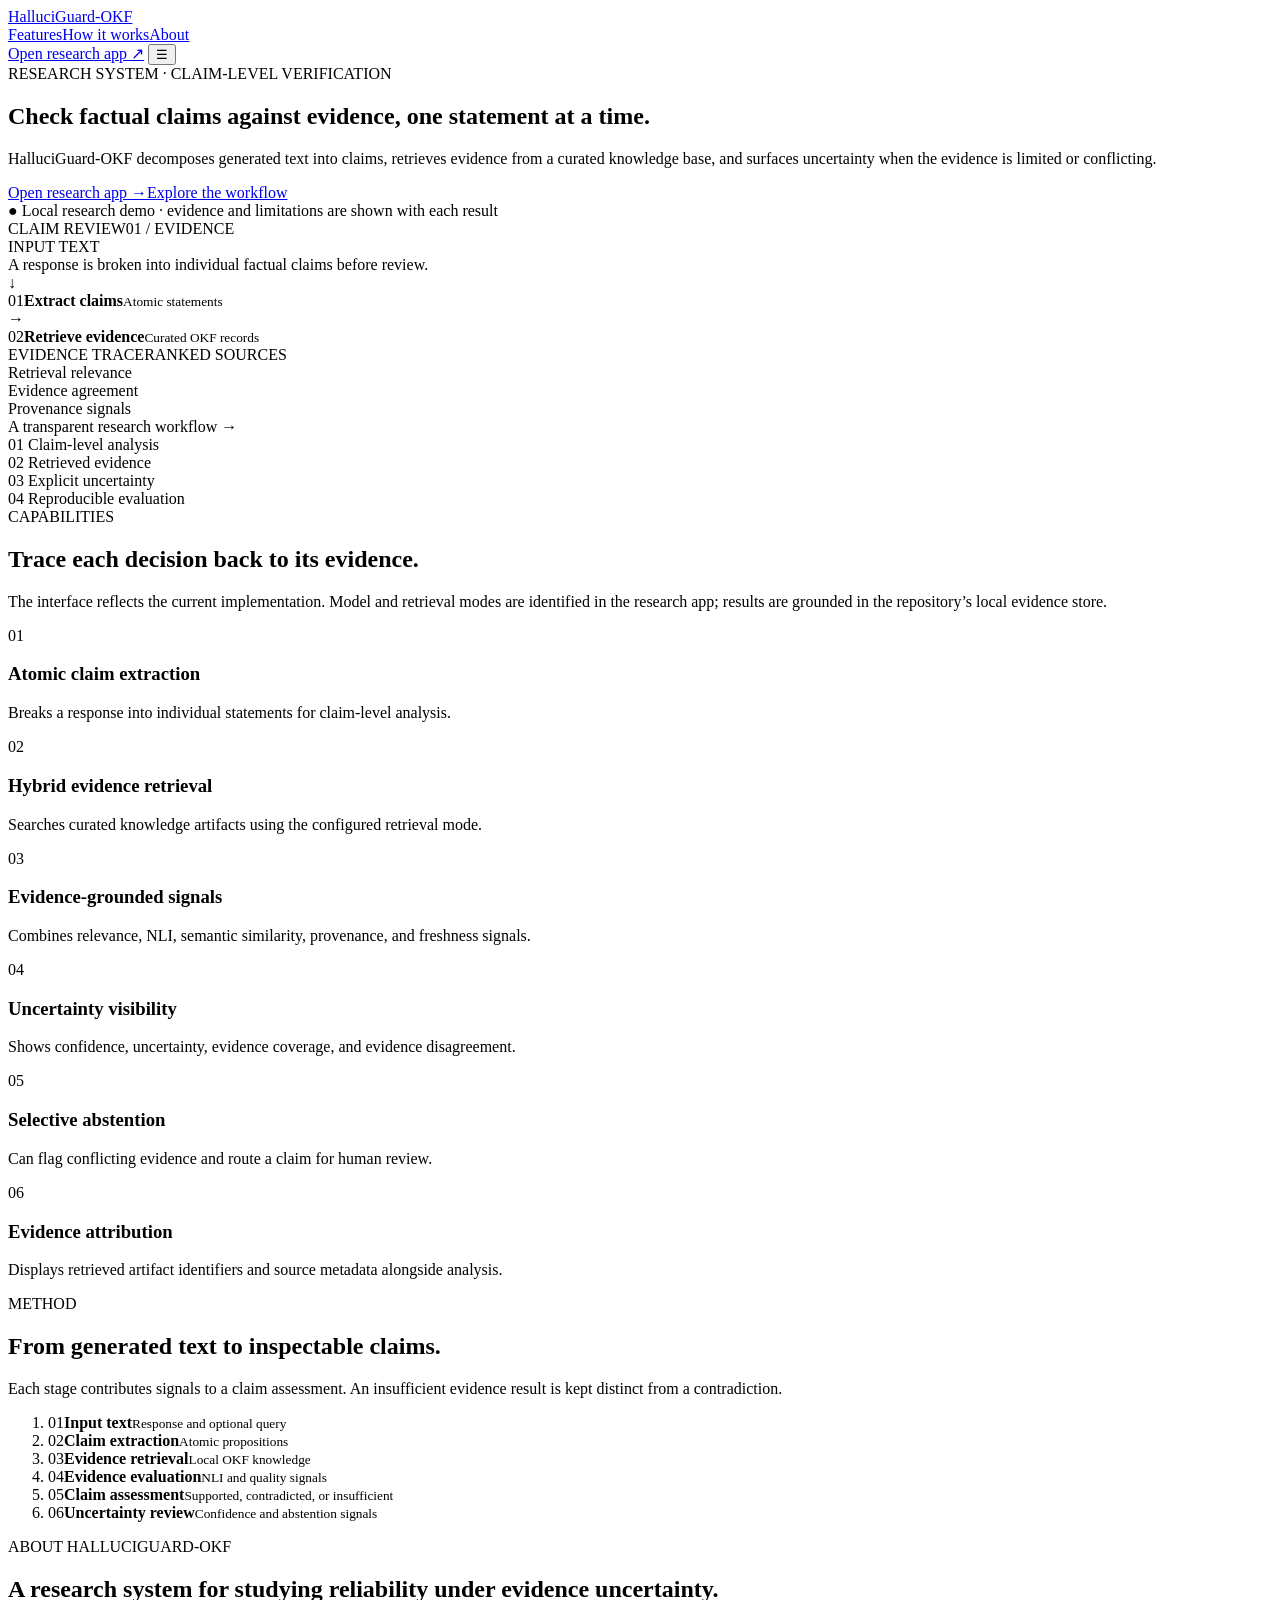
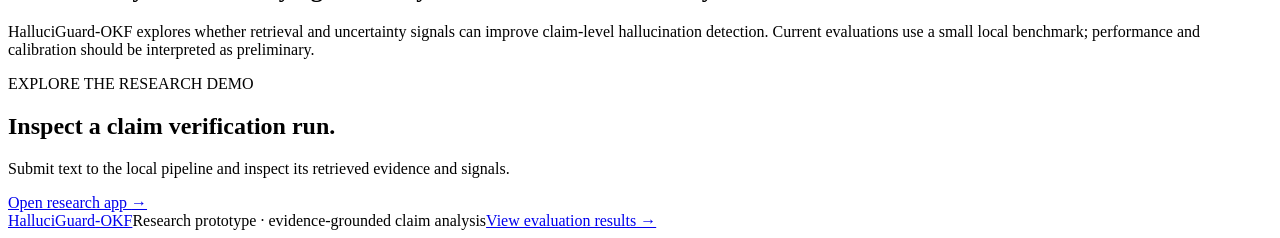
==== web/templates/index.html @ b56d0cbf "Initial HalluciGuard research system and frontend" ====
<!doctype html>
<html lang="en">
<head>
  <meta charset="utf-8"><meta name="viewport" content="width=device-width,initial-scale=1">
  <meta name="description" content="HalluciGuard-OKF evaluates factual claims against retrieved evidence and makes uncertainty visible.">
  <meta name="theme-color" content="#ffffff"><title>HalluciGuard-OKF — Evidence before answers</title>
  <link rel="icon" type="image/svg+xml" href="/static/favicon.svg?v=2"><link rel="stylesheet" href="/static/app.css">
</head>
<body class="landing-body">
  <header class="site-header"><a class="brand" href="/" aria-label="HalluciGuard home"><img class="brand-mark" src="/static/favicon.svg?v=2" alt=""><span>HalluciGuard<span class="brand-suffix">-OKF</span></span></a>
    <nav class="site-nav" aria-label="Main navigation"><a href="#features">Features</a><a href="#workflow">How it works</a><a href="#about">About</a></nav>
    <a class="button button-dark button-small" href="/dashboard/verify">Open research app <span aria-hidden="true">↗</span></a>
    <button class="icon-button menu-button" id="landing-menu" aria-label="Open navigation" aria-expanded="false">☰</button>
  </header>
  <main>
    <section class="hero section-wrap">
      <div class="hero-copy"><div class="eyebrow"><span class="eyebrow-dot"></span> RESEARCH SYSTEM · CLAIM-LEVEL VERIFICATION</div>
        <h1>Check factual claims against evidence, one statement at a time.</h1>
        <p class="hero-lede">HalluciGuard-OKF decomposes generated text into claims, retrieves evidence from a curated knowledge base, and surfaces uncertainty when the evidence is limited or conflicting.</p>
        <div class="hero-actions"><a class="button button-dark" href="/dashboard/verify">Open research app <span aria-hidden="true">→</span></a><a class="button button-light" href="#workflow">Explore the workflow</a></div>
        <div class="hero-note"><span class="status-mark" aria-hidden="true">●</span> Local research demo · evidence and limitations are shown with each result</div>
      </div>
      <div class="product-preview" aria-label="Illustration of the claim verification workflow">
        <div class="preview-top"><div class="window-dots"><i></i><i></i><i></i></div><span>CLAIM REVIEW</span><span class="preview-index">01 / EVIDENCE</span></div>
        <div class="preview-body"><div class="preview-label">INPUT TEXT</div><div class="preview-input">A response is broken into individual factual claims before review.</div>
          <div class="preview-divider"><span>↓</span></div><div class="preview-row"><div class="preview-node"><span class="node-number">01</span><strong>Extract claims</strong><small>Atomic statements</small></div><span class="preview-arrow">→</span><div class="preview-node"><span class="node-number">02</span><strong>Retrieve evidence</strong><small>Curated OKF records</small></div></div>
          <div class="preview-evidence"><div class="preview-evidence-head"><span class="preview-label">EVIDENCE TRACE</span><span class="mono">RANKED SOURCES</span></div><div class="trace-line"><span class="trace-dot"></span><span>Retrieval relevance</span><span class="trace-bar"><i style="width:76%"></i></span></div><div class="trace-line"><span class="trace-dot"></span><span>Evidence agreement</span><span class="trace-bar"><i style="width:48%"></i></span></div><div class="trace-line"><span class="trace-dot"></span><span>Provenance signals</span><span class="trace-bar"><i style="width:64%"></i></span></div></div>
          <div class="preview-foot">A transparent research workflow <span>→</span></div>
        </div>
      </div>
    </section>
    <section class="principle-strip"><div><span>01</span> Claim-level analysis</div><div><span>02</span> Retrieved evidence</div><div><span>03</span> Explicit uncertainty</div><div><span>04</span> Reproducible evaluation</div></section>
    <section class="section-wrap content-section" id="features"><div class="section-heading"><div><div class="eyebrow">CAPABILITIES</div><h2>Trace each decision back to its evidence.</h2></div><p>The interface reflects the current implementation. Model and retrieval modes are identified in the research app; results are grounded in the repository’s local evidence store.</p></div>
      <div class="feature-grid">
        <article class="feature-card"><span class="feature-number">01</span><h3>Atomic claim extraction</h3><p>Breaks a response into individual statements for claim-level analysis.</p></article>
        <article class="feature-card"><span class="feature-number">02</span><h3>Hybrid evidence retrieval</h3><p>Searches curated knowledge artifacts using the configured retrieval mode.</p></article>
        <article class="feature-card"><span class="feature-number">03</span><h3>Evidence-grounded signals</h3><p>Combines relevance, NLI, semantic similarity, provenance, and freshness signals.</p></article>
        <article class="feature-card"><span class="feature-number">04</span><h3>Uncertainty visibility</h3><p>Shows confidence, uncertainty, evidence coverage, and evidence disagreement.</p></article>
        <article class="feature-card"><span class="feature-number">05</span><h3>Selective abstention</h3><p>Can flag conflicting evidence and route a claim for human review.</p></article>
        <article class="feature-card"><span class="feature-number">06</span><h3>Evidence attribution</h3><p>Displays retrieved artifact identifiers and source metadata alongside analysis.</p></article>
      </div>
    </section>
    <section class="workflow-section" id="workflow"><div class="section-wrap"><div class="section-heading"><div><div class="eyebrow">METHOD</div><h2>From generated text to inspectable claims.</h2></div><p>Each stage contributes signals to a claim assessment. An insufficient evidence result is kept distinct from a contradiction.</p></div>
      <ol class="workflow-list"><li><span>01</span><strong>Input text</strong><small>Response and optional query</small></li><li><span>02</span><strong>Claim extraction</strong><small>Atomic propositions</small></li><li><span>03</span><strong>Evidence retrieval</strong><small>Local OKF knowledge</small></li><li><span>04</span><strong>Evidence evaluation</strong><small>NLI and quality signals</small></li><li><span>05</span><strong>Claim assessment</strong><small>Supported, contradicted, or insufficient</small></li><li><span>06</span><strong>Uncertainty review</strong><small>Confidence and abstention signals</small></li></ol>
    </div></section>
    <section class="about-section" id="about"><div class="section-wrap about-inner"><div><div class="eyebrow">ABOUT HALLUCIGUARD-OKF</div><h2>A research system for studying reliability under evidence uncertainty.</h2></div><p>HalluciGuard-OKF explores whether retrieval and uncertainty signals can improve claim-level hallucination detection. Current evaluations use a small local benchmark; performance and calibration should be interpreted as preliminary.</p></div></section>
    <section class="section-wrap final-cta"><div><div class="eyebrow">EXPLORE THE RESEARCH DEMO</div><h2>Inspect a claim verification run.</h2><p>Submit text to the local pipeline and inspect its retrieved evidence and signals.</p></div><a class="button button-dark" href="/dashboard/verify">Open research app <span aria-hidden="true">→</span></a></section>
  </main>
  <footer class="site-footer"><a class="brand" href="/" aria-label="HalluciGuard home"><img class="brand-mark" src="/static/favicon.svg?v=2" alt=""><span>HalluciGuard<span class="brand-suffix">-OKF</span></span></a><span>Research prototype · evidence-grounded claim analysis</span><a href="/dashboard/evaluation">View evaluation results →</a></footer>
  <script src="/static/landing.js" defer></script>
</body></html>
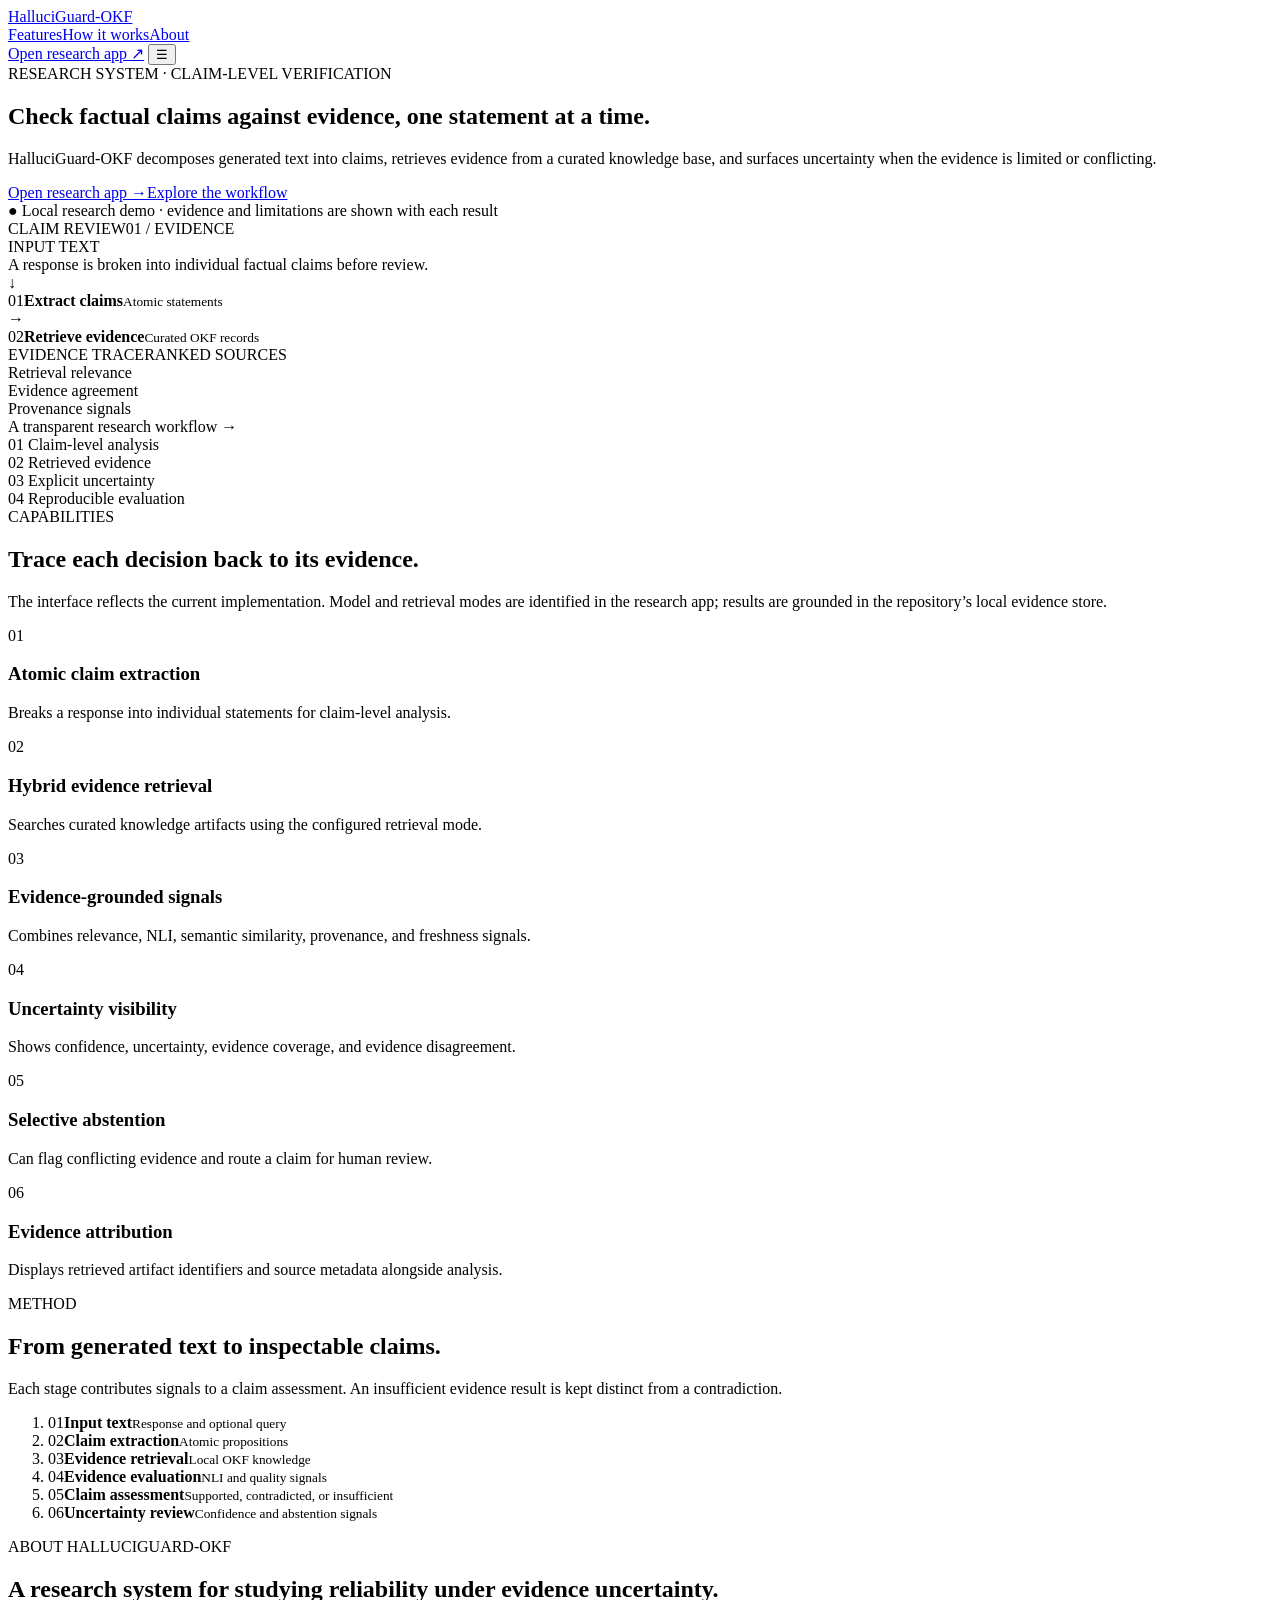
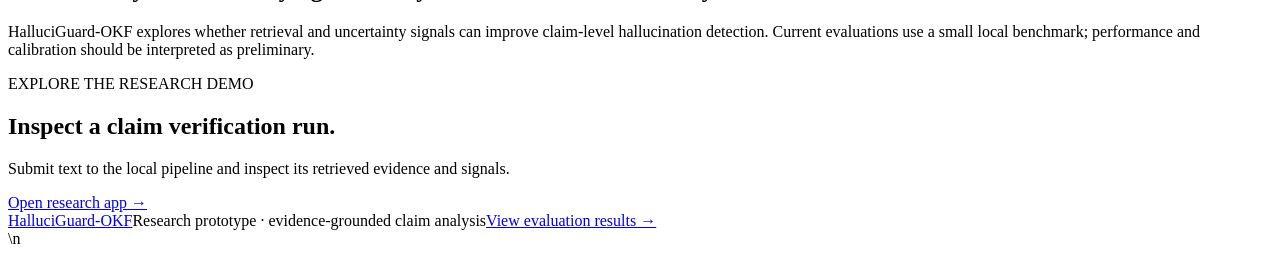
==== commit a9799587: "Refresh HalluciGuard favicon from Figma design" ====
--- a/web/templates/index.html
+++ b/web/templates/index.html
@@ -4,10 +4,10 @@
   <meta charset="utf-8"><meta name="viewport" content="width=device-width,initial-scale=1">
   <meta name="description" content="HalluciGuard-OKF evaluates factual claims against retrieved evidence and makes uncertainty visible.">
   <meta name="theme-color" content="#ffffff"><title>HalluciGuard-OKF — Evidence before answers</title>
-  <link rel="icon" type="image/svg+xml" href="/static/favicon.svg?v=2"><link rel="stylesheet" href="/static/app.css">
+  <link rel="icon" type="image/svg+xml" href="/static/favicon.svg?v=3"><link rel="stylesheet" href="/static/app.css">
 </head>
 <body class="landing-body">
-  <header class="site-header"><a class="brand" href="/" aria-label="HalluciGuard home"><img class="brand-mark" src="/static/favicon.svg?v=2" alt=""><span>HalluciGuard<span class="brand-suffix">-OKF</span></span></a>
+  <header class="site-header"><a class="brand" href="/" aria-label="HalluciGuard home"><img class="brand-mark" src="/static/favicon.svg?v=3" alt=""><span>HalluciGuard<span class="brand-suffix">-OKF</span></span></a>
     <nav class="site-nav" aria-label="Main navigation"><a href="#features">Features</a><a href="#workflow">How it works</a><a href="#about">About</a></nav>
     <a class="button button-dark button-small" href="/dashboard/verify">Open research app <span aria-hidden="true">↗</span></a>
     <button class="icon-button menu-button" id="landing-menu" aria-label="Open navigation" aria-expanded="false">☰</button>
@@ -46,6 +46,6 @@
     <section class="about-section" id="about"><div class="section-wrap about-inner"><div><div class="eyebrow">ABOUT HALLUCIGUARD-OKF</div><h2>A research system for studying reliability under evidence uncertainty.</h2></div><p>HalluciGuard-OKF explores whether retrieval and uncertainty signals can improve claim-level hallucination detection. Current evaluations use a small local benchmark; performance and calibration should be interpreted as preliminary.</p></div></section>
     <section class="section-wrap final-cta"><div><div class="eyebrow">EXPLORE THE RESEARCH DEMO</div><h2>Inspect a claim verification run.</h2><p>Submit text to the local pipeline and inspect its retrieved evidence and signals.</p></div><a class="button button-dark" href="/dashboard/verify">Open research app <span aria-hidden="true">→</span></a></section>
   </main>
-  <footer class="site-footer"><a class="brand" href="/" aria-label="HalluciGuard home"><img class="brand-mark" src="/static/favicon.svg?v=2" alt=""><span>HalluciGuard<span class="brand-suffix">-OKF</span></span></a><span>Research prototype · evidence-grounded claim analysis</span><a href="/dashboard/evaluation">View evaluation results →</a></footer>
+  <footer class="site-footer"><a class="brand" href="/" aria-label="HalluciGuard home"><img class="brand-mark" src="/static/favicon.svg?v=3" alt=""><span>HalluciGuard<span class="brand-suffix">-OKF</span></span></a><span>Research prototype · evidence-grounded claim analysis</span><a href="/dashboard/evaluation">View evaluation results →</a></footer>
   <script src="/static/landing.js" defer></script>
-</body></html>
+</body></html>\n
